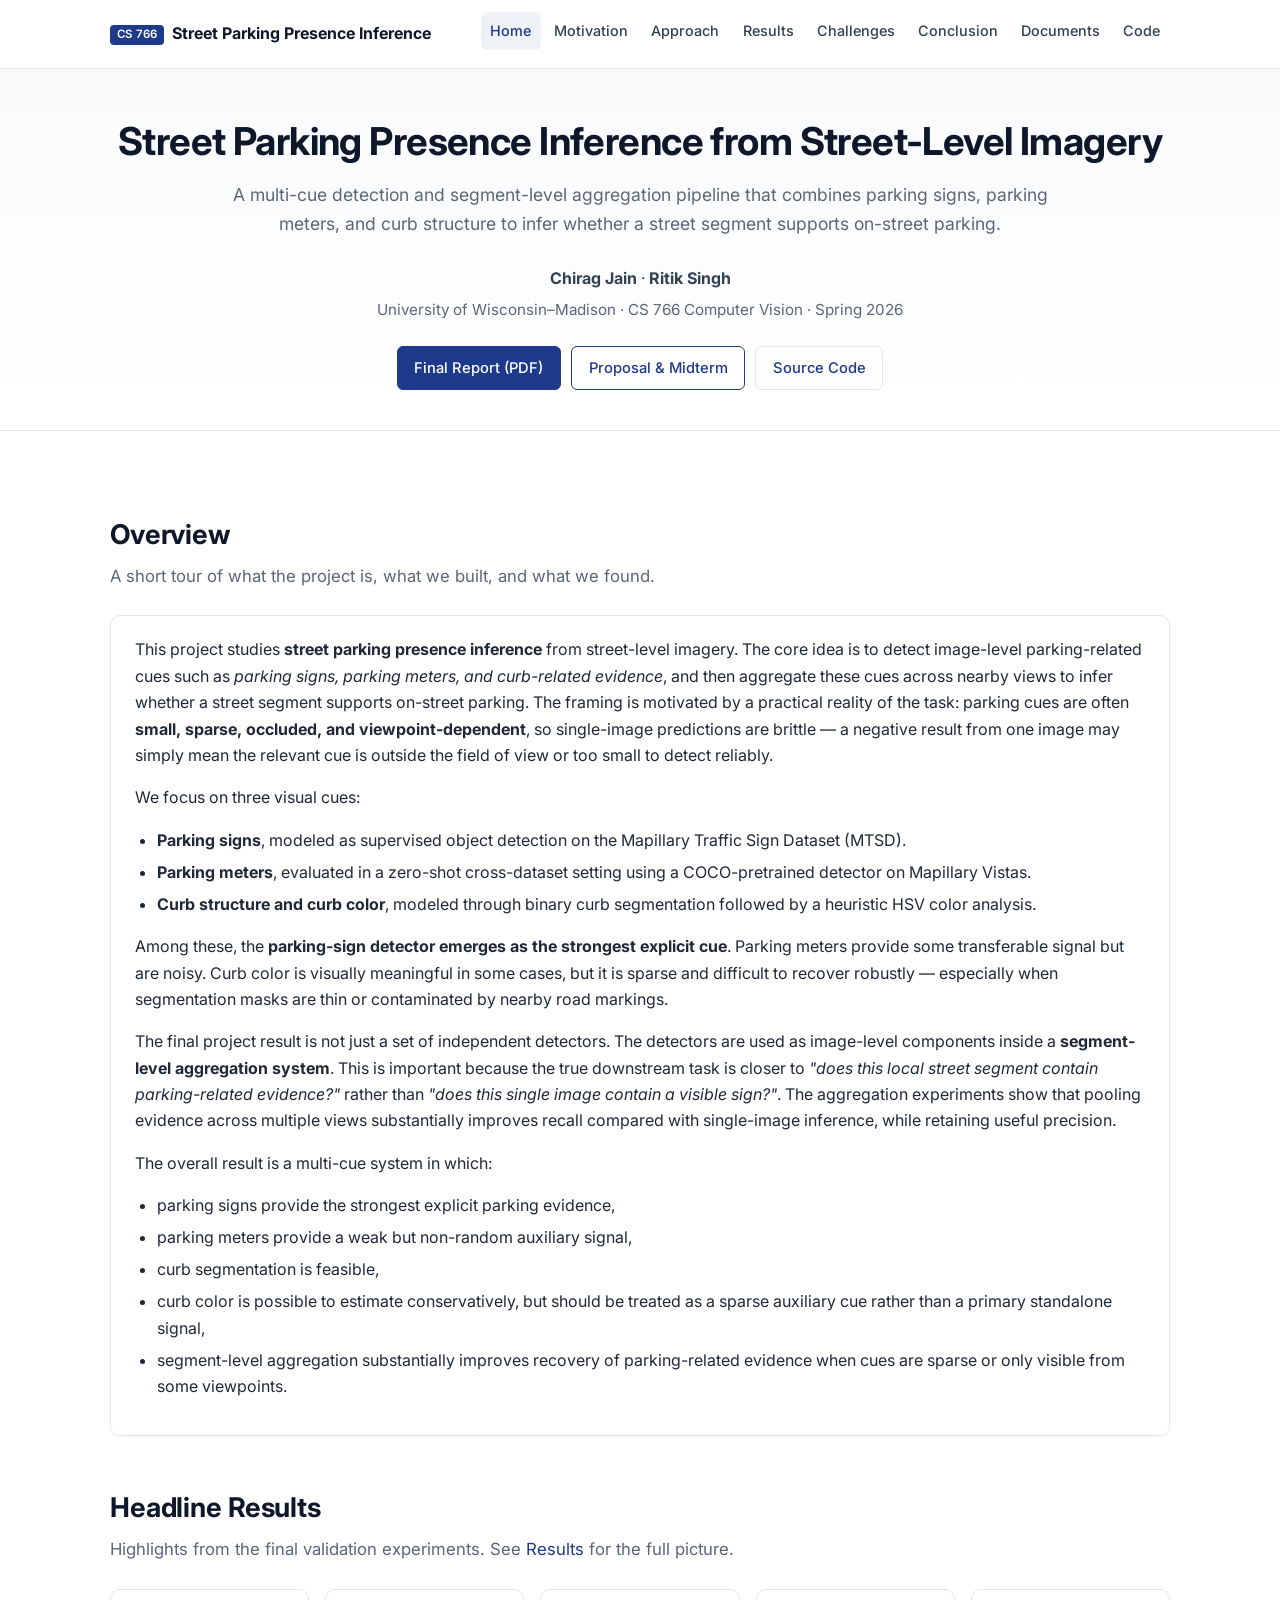
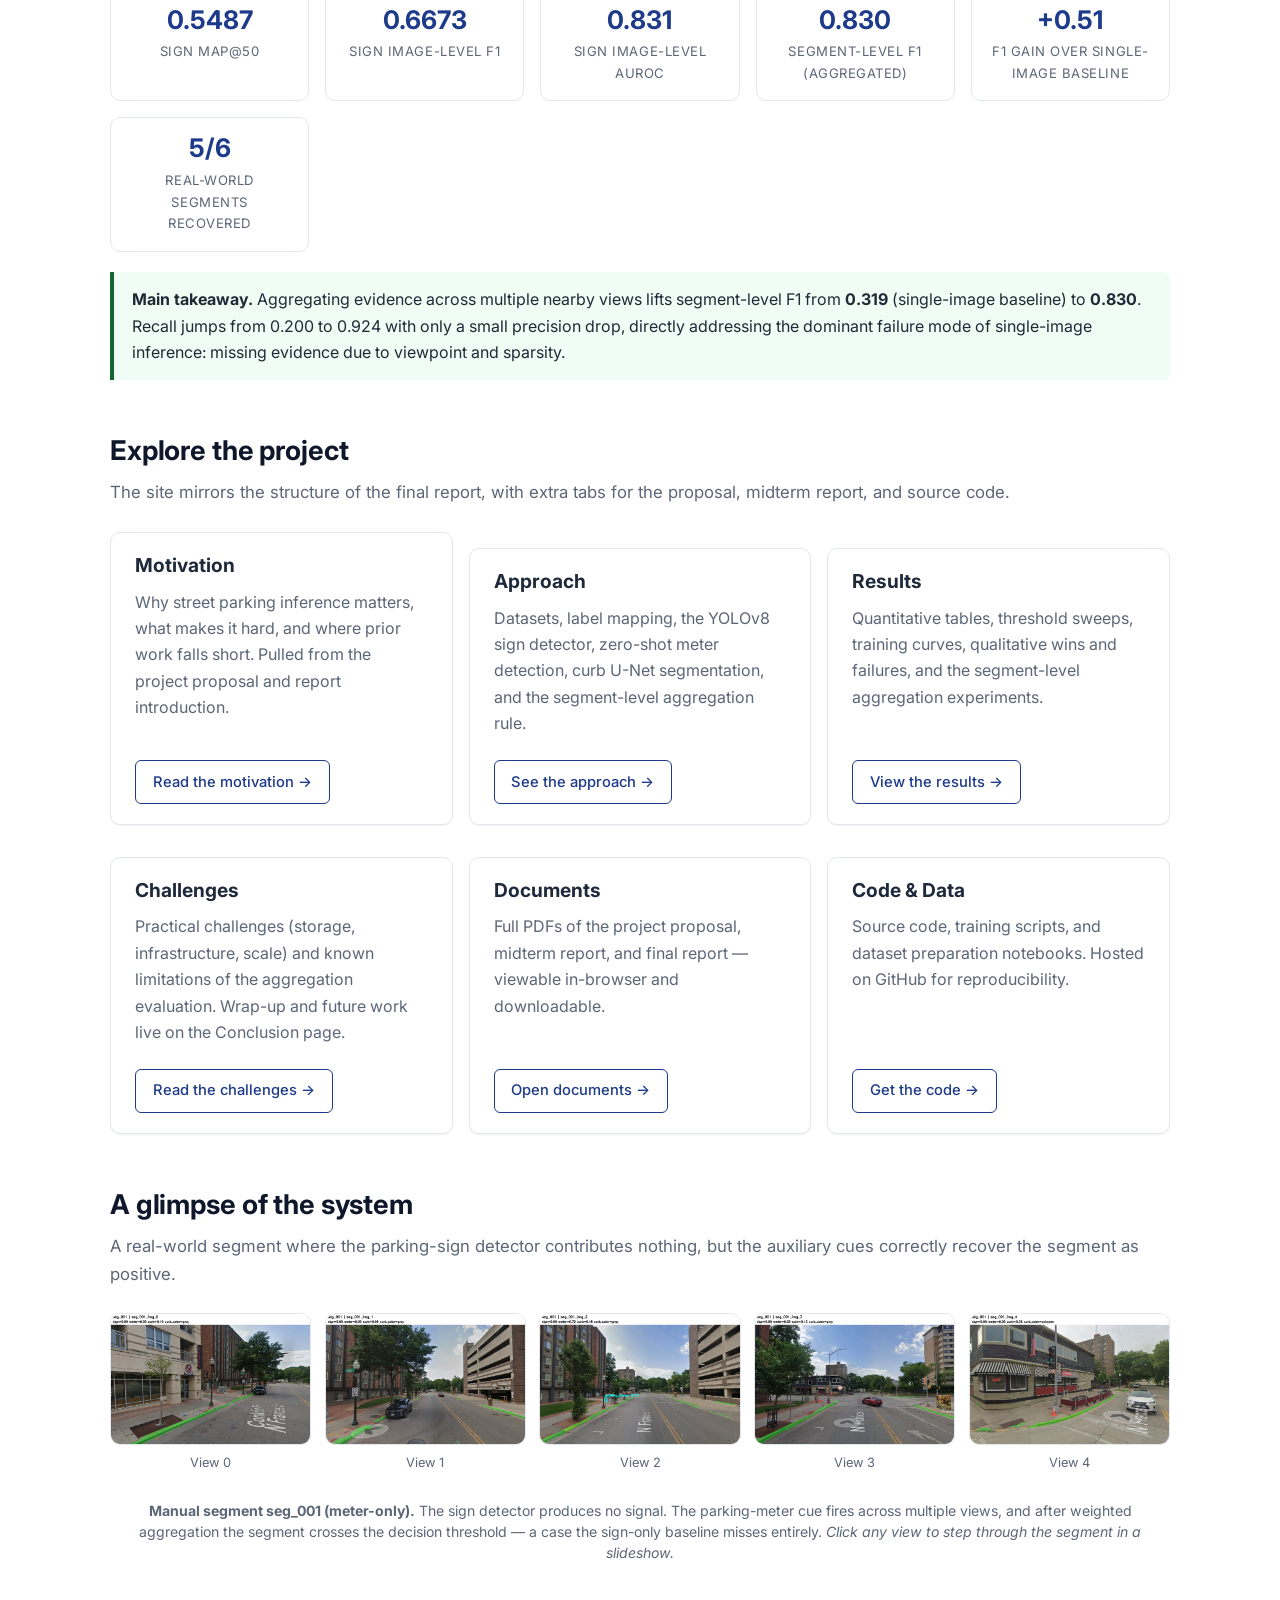
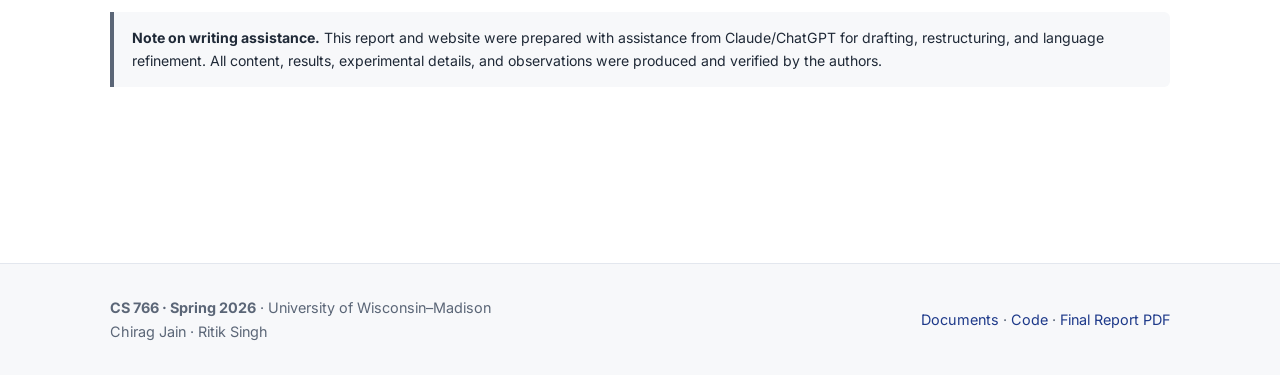
==== index.html @ 060a1954 "Initial website Multi-page static site for the CS 766 final project (Street Parking Presence Inferen" ====
<!doctype html>
<html lang="en">
<head>
<meta charset="utf-8" />
<meta name="viewport" content="width=device-width, initial-scale=1" />
<title>Street Parking Presence Inference &middot; CS 766 Project</title>
<meta name="description" content="Multi-cue detection and segment-level aggregation for inferring on-street parking presence from street-level imagery. CS 766 (Computer Vision) — University of Wisconsin–Madison." />
<link rel="preconnect" href="https://fonts.googleapis.com" />
<link rel="preconnect" href="https://fonts.gstatic.com" crossorigin />
<link href="https://fonts.googleapis.com/css2?family=Inter:wght@400;500;600;700&family=JetBrains+Mono:wght@400;500&display=swap" rel="stylesheet" />

<!-- Favicon. Drop your icon files into the website/assets/ folder.
     Browsers fall back gracefully if any file is missing (a 404 just skips that link).
     Recommended: a 32x32 PNG at assets/favicon.png (smallest setup that works everywhere). -->
<link rel="icon" type="image/svg+xml" href="assets/favicon.svg" />
<link rel="icon" type="image/png" sizes="32x32" href="assets/favicon.png" />
<link rel="apple-touch-icon" href="assets/apple-touch-icon.png" />

<link rel="stylesheet" href="assets/css/styles.css" />
</head>
<body>

<!-- ============== NAVBAR ============== -->
<nav class="navbar">
  <div class="navbar-inner">
    <a class="nav-brand" href="index.html">
      <span class="nav-brand-tag">CS 766</span>
      <span class="nav-brand-title">Street Parking Presence Inference</span>
    </a>
    <button class="nav-toggle" aria-label="Toggle navigation" aria-expanded="false">&#9776;</button>
    <ul class="nav-links">
      <li><a href="index.html">Home</a></li>
      <li><a href="motivation.html">Motivation</a></li>
      <li><a href="approach.html">Approach</a></li>
      <li><a href="results.html">Results</a></li>
      <li><a href="challenges.html">Challenges</a></li>
      <li><a href="conclusion.html">Conclusion</a></li>
      <li><a href="documents.html">Documents</a></li>
      <li><a href="code.html">Code</a></li>
    </ul>
  </div>
</nav>

<!-- ============== HERO ============== -->
<header class="hero">
  <div class="container hero-center">
    <h1>Street Parking Presence Inference from Street-Level Imagery</h1>
    <p class="subtitle">A multi-cue detection and segment-level aggregation pipeline that combines parking signs, parking meters, and curb structure to infer whether a street segment supports on-street parking.</p>
    <p class="authors"><strong>Chirag Jain</strong> &middot; <strong>Ritik Singh</strong></p>
    <p class="affiliation">University of Wisconsin&ndash;Madison &middot; CS 766 Computer Vision &middot; Spring 2026</p>

    <div class="hero-cta">
      <a class="btn" href="assets/pdfs/cs766_report_final.pdf" target="_blank" rel="noopener">Final Report (PDF)</a>
      <a class="btn btn-secondary" href="documents.html">Proposal &amp; Midterm</a>
      <a class="btn btn-ghost" href="code.html">Source Code</a>
    </div>
  </div>
</header>

<main>
<div class="container">

<!-- ============== OVERVIEW ============== -->
<section class="section">
  <h2 class="section-title">Overview</h2>
  <p class="section-lead">A short tour of what the project is, what we built, and what we found.</p>

  <div class="card">
    <p>This project studies <strong>street parking presence inference</strong> from street-level imagery. The core idea is to detect image-level parking-related cues such as <em>parking signs, parking meters, and curb-related evidence</em>, and then aggregate these cues across nearby views to infer whether a street segment supports on-street parking. The framing is motivated by a practical reality of the task: parking cues are often <strong>small, sparse, occluded, and viewpoint-dependent</strong>, so single-image predictions are brittle &mdash; a negative result from one image may simply mean the relevant cue is outside the field of view or too small to detect reliably.</p>

    <p>We focus on three visual cues:</p>
    <ul>
      <li><strong>Parking signs</strong>, modeled as supervised object detection on the Mapillary Traffic Sign Dataset (MTSD).</li>
      <li><strong>Parking meters</strong>, evaluated in a zero-shot cross-dataset setting using a COCO-pretrained detector on Mapillary Vistas.</li>
      <li><strong>Curb structure and curb color</strong>, modeled through binary curb segmentation followed by a heuristic HSV color analysis.</li>
    </ul>

    <p>Among these, the <strong>parking-sign detector emerges as the strongest explicit cue</strong>. Parking meters provide some transferable signal but are noisy. Curb color is visually meaningful in some cases, but it is sparse and difficult to recover robustly &mdash; especially when segmentation masks are thin or contaminated by nearby road markings.</p>

    <p>The final project result is not just a set of independent detectors. The detectors are used as image-level components inside a <strong>segment-level aggregation system</strong>. This is important because the true downstream task is closer to <em>"does this local street segment contain parking-related evidence?"</em> rather than <em>"does this single image contain a visible sign?"</em>. The aggregation experiments show that pooling evidence across multiple views substantially improves recall compared with single-image inference, while retaining useful precision.</p>

    <p>The overall result is a multi-cue system in which:</p>
    <ul>
      <li>parking signs provide the strongest explicit parking evidence,</li>
      <li>parking meters provide a weak but non-random auxiliary signal,</li>
      <li>curb segmentation is feasible,</li>
      <li>curb color is possible to estimate conservatively, but should be treated as a sparse auxiliary cue rather than a primary standalone signal,</li>
      <li>segment-level aggregation substantially improves recovery of parking-related evidence when cues are sparse or only visible from some viewpoints.</li>
    </ul>
  </div>
</section>

<!-- ============== KEY RESULTS ============== -->
<section class="section">
  <h2 class="section-title">Headline Results</h2>
  <p class="section-lead">Highlights from the final validation experiments. See <a href="results.html">Results</a> for the full picture.</p>

  <div class="stat-grid">
    <div class="stat">
      <span class="stat-value">0.5487</span>
      <span class="stat-label">Sign mAP@50</span>
    </div>
    <div class="stat">
      <span class="stat-value">0.6673</span>
      <span class="stat-label">Sign image-level F1</span>
    </div>
    <div class="stat">
      <span class="stat-value">0.831</span>
      <span class="stat-label">Sign image-level AUROC</span>
    </div>
    <div class="stat">
      <span class="stat-value">0.830</span>
      <span class="stat-label">Segment-level F1 (aggregated)</span>
    </div>
    <div class="stat">
      <span class="stat-value">+0.51</span>
      <span class="stat-label">F1 gain over single-image baseline</span>
    </div>
    <div class="stat">
      <span class="stat-value">5/6</span>
      <span class="stat-label">Real-world segments recovered</span>
    </div>
  </div>

  <div class="callout callout-success">
    <p><strong>Main takeaway.</strong> Aggregating evidence across multiple nearby views lifts segment-level F1 from <strong>0.319</strong> (single-image baseline) to <strong>0.830</strong>. Recall jumps from 0.200 to 0.924 with only a small precision drop, directly addressing the dominant failure mode of single-image inference: missing evidence due to viewpoint and sparsity.</p>
  </div>
</section>

<!-- ============== EXPLORE ============== -->
<section class="section">
  <h2 class="section-title">Explore the project</h2>
  <p class="section-lead">The site mirrors the structure of the final report, with extra tabs for the proposal, midterm report, and source code.</p>

  <div class="cards-grid">
    <div class="card">
      <h3>Motivation</h3>
      <p>Why street parking inference matters, what makes it hard, and where prior work falls short. Pulled from the project proposal and report introduction.</p>
      <a class="btn btn-secondary" href="motivation.html">Read the motivation &rarr;</a>
    </div>

    <div class="card">
      <h3>Approach</h3>
      <p>Datasets, label mapping, the YOLOv8 sign detector, zero-shot meter detection, curb U-Net segmentation, and the segment-level aggregation rule.</p>
      <a class="btn btn-secondary" href="approach.html">See the approach &rarr;</a>
    </div>

    <div class="card">
      <h3>Results</h3>
      <p>Quantitative tables, threshold sweeps, training curves, qualitative wins and failures, and the segment-level aggregation experiments.</p>
      <a class="btn btn-secondary" href="results.html">View the results &rarr;</a>
    </div>

    <div class="card">
      <h3>Challenges</h3>
      <p>Practical challenges (storage, infrastructure, scale) and known limitations of the aggregation evaluation. Wrap-up and future work live on the Conclusion page.</p>
      <a class="btn btn-secondary" href="challenges.html">Read the challenges &rarr;</a>
    </div>

    <div class="card">
      <h3>Documents</h3>
      <p>Full PDFs of the project proposal, midterm report, and final report &mdash; viewable in-browser and downloadable.</p>
      <a class="btn btn-secondary" href="documents.html">Open documents &rarr;</a>
    </div>

    <div class="card">
      <h3>Code &amp; Data</h3>
      <p>Source code, training scripts, and dataset preparation notebooks. Hosted on GitHub for reproducibility.</p>
      <a class="btn btn-secondary" href="code.html">Get the code &rarr;</a>
    </div>
  </div>
</section>

<!-- ============== TEASER FIGURE ============== -->
<section class="section">
  <h2 class="section-title">A glimpse of the system</h2>
  <p class="section-lead">A real-world segment where the parking-sign detector contributes nothing, but the auxiliary cues correctly recover the segment as positive.</p>

  <div class="figure-grid cols-5">
    <figure class="figure">
      <img class="figure-zoom" data-gallery="home-seg_001" data-caption="seg_001 view 0 — meter-only segment" src="assets/images/figures/seg_001_img_0_annotated.jpg" alt="Manual segment seg_001 view 0" loading="lazy" />
      <figcaption class="figure-caption">View 0</figcaption>
    </figure>
    <figure class="figure">
      <img class="figure-zoom" data-gallery="home-seg_001" data-caption="seg_001 view 1" src="assets/images/figures/seg_001_img_1_annotated.jpg" alt="Manual segment seg_001 view 1" loading="lazy" />
      <figcaption class="figure-caption">View 1</figcaption>
    </figure>
    <figure class="figure">
      <img class="figure-zoom" data-gallery="home-seg_001" data-caption="seg_001 view 2" src="assets/images/figures/seg_001_img_2_annotated.jpg" alt="Manual segment seg_001 view 2" loading="lazy" />
      <figcaption class="figure-caption">View 2</figcaption>
    </figure>
    <figure class="figure">
      <img class="figure-zoom" data-gallery="home-seg_001" data-caption="seg_001 view 3" src="assets/images/figures/seg_001_img_3_annotated.jpg" alt="Manual segment seg_001 view 3" loading="lazy" />
      <figcaption class="figure-caption">View 3</figcaption>
    </figure>
    <figure class="figure">
      <img class="figure-zoom" data-gallery="home-seg_001" data-caption="seg_001 view 4" src="assets/images/figures/seg_001_img_4_annotated.jpg" alt="Manual segment seg_001 view 4" loading="lazy" />
      <figcaption class="figure-caption">View 4</figcaption>
    </figure>
  </div>
  <p class="figure-caption"><strong>Manual segment seg_001 (meter-only).</strong> The sign detector produces no signal. The parking-meter cue fires across multiple views, and after weighted aggregation the segment crosses the decision threshold &mdash; a case the sign-only baseline misses entirely. <em>Click any view to step through the segment in a slideshow.</em></p>
</section>

<!-- ============== NOTE ============== -->
<section class="section">
  <div class="callout callout-note">
    <p class="small mb-0"><strong>Note on writing assistance.</strong> This report and website were prepared with assistance from Claude/ChatGPT for drafting, restructuring, and language refinement. All content, results, experimental details, and observations were produced and verified by the authors.</p>
  </div>
</section>

</div>
</main>

<!-- ============== FOOTER ============== -->
<footer class="footer">
  <div class="footer-inner">
    <div>
      <strong>CS 766 &middot; Spring 2026</strong> &middot; University of Wisconsin&ndash;Madison<br />
      Chirag Jain &middot; Ritik Singh
    </div>
    <div>
      <a href="documents.html">Documents</a> &middot;
      <a href="code.html">Code</a> &middot;
      <a href="assets/pdfs/cs766_report_final.pdf" target="_blank" rel="noopener">Final Report PDF</a>
    </div>
  </div>
</footer>

<script src="assets/js/main.js"></script>
</body>
</html>
---- assets/css/styles.css ----
/* ---------- Reset & base ---------- */
*, *::before, *::after { box-sizing: border-box; }

:root {
  --color-bg: #ffffff;
  --color-surface: #f7f8fa;
  --color-surface-2: #eef1f6;
  --color-border: #e3e7ee;
  --color-text: #1f2937;
  --color-muted: #5b6677;
  --color-primary: #1e3a8a;
  --color-primary-hover: #1d4ed8;
  --color-accent: #b91c1c;
  --color-success: #166534;
  --shadow-sm: 0 1px 2px rgba(15, 23, 42, 0.05);
  --shadow-md: 0 4px 12px rgba(15, 23, 42, 0.06);
  --radius-sm: 6px;
  --radius-md: 10px;
  --radius-lg: 14px;
  --maxw: 1100px;
  --maxw-narrow: 880px;
}

html { scroll-behavior: smooth; }

body {
  margin: 0;
  font-family: "Inter", -apple-system, BlinkMacSystemFont, "Segoe UI", Roboto, Oxygen, Ubuntu, Cantarell, "Helvetica Neue", Arial, sans-serif;
  font-size: 16px;
  line-height: 1.65;
  color: var(--color-text);
  background: var(--color-bg);
  -webkit-font-smoothing: antialiased;
  -moz-osx-font-smoothing: grayscale;
}

a {
  color: var(--color-primary);
  text-decoration: none;
  border-bottom: 1px solid transparent;
  transition: color 0.15s ease, border-color 0.15s ease;
}
a:hover { color: var(--color-primary-hover); border-bottom-color: currentColor; }

h1, h2, h3, h4 {
  color: #0f172a;
  line-height: 1.25;
  margin: 0 0 0.6em;
  font-weight: 700;
}
h1 { font-size: 2.1rem; letter-spacing: -0.01em; }
h2 { font-size: 1.55rem; letter-spacing: -0.005em; margin-top: 2em; }
h3 { font-size: 1.2rem; margin-top: 1.6em; color: #1e293b; }
h4 { font-size: 1.02rem; margin-top: 1.2em; color: #334155; }

p { margin: 0 0 1em; }

ul, ol { padding-left: 1.4em; margin: 0 0 1em; }
li { margin-bottom: 0.35em; }

code, pre {
  font-family: "JetBrains Mono", "Fira Code", ui-monospace, SFMono-Regular, Menlo, monospace;
  font-size: 0.92em;
}
code {
  background: var(--color-surface-2);
  padding: 0.12em 0.4em;
  border-radius: 4px;
  color: #0f172a;
}

hr { border: none; border-top: 1px solid var(--color-border); margin: 2.5em 0; }

/* ---------- Layout ---------- */
.container {
  max-width: var(--maxw);
  margin: 0 auto;
  padding: 0 1.25rem;
}
.container-narrow {
  max-width: var(--maxw-narrow);
  margin: 0 auto;
  padding: 0 1.25rem;
}

main { padding: 2rem 0 4rem; }

/* ---------- Navbar ---------- */
.navbar {
  position: sticky;
  top: 0;
  z-index: 100;
  background: rgba(255, 255, 255, 0.95);
  backdrop-filter: saturate(180%) blur(8px);
  border-bottom: 1px solid var(--color-border);
}
.navbar-inner {
  max-width: var(--maxw);
  margin: 0 auto;
  padding: 0.75rem 1.25rem;
  display: flex;
  align-items: center;
  justify-content: space-between;
  gap: 1rem;
}
.nav-brand {
  font-weight: 700;
  font-size: 1rem;
  color: #0f172a;
  border-bottom: none;
  display: flex;
  align-items: flex-start;
  gap: 0.5rem;
  line-height: 1.3;
  min-width: 0;
}
.nav-brand:hover { color: var(--color-primary); border-bottom: none; }
.nav-brand-tag {
  flex: 0 0 auto;
  align-self: flex-start;
  background: var(--color-primary);
  color: white;
  font-size: 0.72rem;
  font-weight: 600;
  padding: 3px 7px;
  border-radius: 4px;
  letter-spacing: 0.02em;
  line-height: 1.2;
  /* Sit on the first text line of the wrapped title */
  margin-top: 2px;
  white-space: nowrap;
}
.nav-brand-title {
  display: inline;
  min-width: 0;
}

.nav-links {
  display: flex;
  align-items: center;
  gap: 0.25rem;
  list-style: none;
  margin: 0;
  padding: 0;
}
.nav-links a {
  display: block;
  padding: 0.45rem 0.75rem;
  font-size: 0.92rem;
  font-weight: 500;
  color: #334155;
  border-radius: var(--radius-sm);
  border-bottom: none;
}
.nav-links a:hover {
  background: var(--color-surface);
  color: var(--color-primary);
  border-bottom: none;
}
.nav-links a.active {
  background: var(--color-surface-2);
  color: var(--color-primary);
}

.nav-toggle {
  display: none;
  background: transparent;
  border: 1px solid var(--color-border);
  padding: 0.4rem 0.6rem;
  border-radius: var(--radius-sm);
  cursor: pointer;
  font-size: 1rem;
}

@media (max-width: 980px) {
  .nav-toggle { display: inline-flex; align-items: center; justify-content: center; }
  .nav-links {
    display: none;
    flex-direction: column;
    align-items: stretch;
    width: 100%;
    background: white;
    border-top: 1px solid var(--color-border);
    padding: 0.5rem 1.25rem 0.75rem;
  }
  .nav-links.open { display: flex; }
  .navbar-inner { flex-wrap: wrap; }
  .nav-links a { padding: 0.6rem 0.5rem; }
}

/* Tighten nav-link spacing slightly so 8 items fit comfortably on desktop */
@media (min-width: 981px) {
  .nav-links a { padding: 0.45rem 0.6rem; font-size: 0.9rem; }
}

/* ---------- Hero ---------- */
.hero {
  padding: 3rem 0 2.5rem;
  background: linear-gradient(180deg, #f8fafc 0%, #ffffff 100%);
  border-bottom: 1px solid var(--color-border);
}
.hero h1 {
  font-size: 2.4rem;
  margin-bottom: 0.4em;
  letter-spacing: -0.015em;
}
.hero .subtitle {
  font-size: 1.1rem;
  color: var(--color-muted);
  max-width: 820px;
  margin: 0 auto 1.5em;
  text-align: center;
}
.hero .authors {
  font-size: 1rem;
  color: #334155;
  margin-bottom: 0.4em;
}
.hero .affiliation {
  font-size: 0.95rem;
  color: var(--color-muted);
}
.hero-center { text-align: center; }

.hero-cta {
  display: flex;
  flex-wrap: wrap;
  gap: 0.6rem;
  justify-content: center;
  margin-top: 1.5rem;
}

/* ---------- Buttons ---------- */
.btn {
  display: inline-flex;
  align-items: center;
  gap: 0.45rem;
  padding: 0.55rem 1.05rem;
  background: var(--color-primary);
  color: white;
  font-weight: 500;
  font-size: 0.92rem;
  border-radius: var(--radius-sm);
  border: 1px solid var(--color-primary);
  cursor: pointer;
  transition: background 0.15s ease, transform 0.05s ease;
}
.btn:hover {
  background: var(--color-primary-hover);
  border-color: var(--color-primary-hover);
  color: white;
  border-bottom: 1px solid var(--color-primary-hover);
}
.btn-secondary {
  background: white;
  color: var(--color-primary);
}
.btn-secondary:hover {
  background: var(--color-surface);
  color: var(--color-primary);
}
.btn-ghost {
  background: transparent;
  color: var(--color-primary);
  border-color: var(--color-border);
}
.btn-ghost:hover {
  background: var(--color-surface);
  border-color: var(--color-primary);
  color: var(--color-primary);
}

/* ---------- Section / cards ---------- */
.section { margin: 3rem 0; }
.section-title {
  font-size: 1.7rem;
  margin-bottom: 0.4em;
  letter-spacing: -0.005em;
}
.section-lead {
  font-size: 1.05rem;
  color: var(--color-muted);
  margin-bottom: 1.5em;
}

.card {
  background: white;
  border: 1px solid var(--color-border);
  border-radius: var(--radius-md);
  padding: 1.25rem 1.5rem;
  box-shadow: var(--shadow-sm);
}
.card + .card { margin-top: 1rem; }

.callout {
  border-left: 4px solid var(--color-primary);
  background: var(--color-surface);
  padding: 0.9rem 1.1rem;
  margin: 1.25rem 0;
  border-radius: 0 var(--radius-sm) var(--radius-sm) 0;
}
.callout p:last-child { margin-bottom: 0; }
.callout-warn { border-left-color: #d97706; background: #fffbeb; }
.callout-success { border-left-color: var(--color-success); background: #f0fdf4; }
.callout-note { border-left-color: var(--color-muted); background: var(--color-surface); }

/* Highlight stat blocks */
.stat-grid {
  display: grid;
  grid-template-columns: repeat(auto-fit, minmax(180px, 1fr));
  gap: 1rem;
  margin: 1.25rem 0;
}
.stat {
  background: white;
  border: 1px solid var(--color-border);
  border-radius: var(--radius-md);
  padding: 1rem 1.1rem;
  text-align: center;
}
.stat-value {
  font-size: 1.6rem;
  font-weight: 700;
  color: var(--color-primary);
  line-height: 1.1;
}
.stat-label {
  display: block;
  margin-top: 0.4em;
  font-size: 0.82rem;
  color: var(--color-muted);
  text-transform: uppercase;
  letter-spacing: 0.04em;
}

/* ---------- Tables ---------- */
.table-wrap { overflow-x: auto; margin: 1.25rem 0; }
table {
  width: 100%;
  border-collapse: collapse;
  font-size: 0.94rem;
  background: white;
  border-radius: var(--radius-md);
  overflow: hidden;
  border: 1px solid var(--color-border);
}
th, td {
  text-align: left;
  padding: 0.7rem 0.85rem;
  border-bottom: 1px solid var(--color-border);
}
th {
  background: var(--color-surface);
  font-weight: 600;
  font-size: 0.85rem;
  letter-spacing: 0.02em;
  text-transform: uppercase;
  color: #334155;
}
tbody tr:last-child td { border-bottom: none; }
tbody tr:hover { background: #fafbfd; }
td.num, th.num { text-align: right; font-variant-numeric: tabular-nums; }
.table-caption {
  font-size: 0.88rem;
  color: var(--color-muted);
  margin-top: -0.5em;
  margin-bottom: 1.25em;
  text-align: center;
  font-style: italic;
}

/* ---------- Figures / images ---------- */
.figure {
  margin: 1.5rem 0 1.75rem;
}
.figure img {
  display: block;
  width: 100%;
  height: auto;
  border-radius: var(--radius-md);
  border: 1px solid var(--color-border);
  background: var(--color-surface);
}
.figure-caption {
  font-size: 0.88rem;
  color: var(--color-muted);
  margin-top: 0.6em;
  text-align: center;
  line-height: 1.5;
}

.figure-grid {
  display: grid;
  gap: 0.85rem;
  margin: 1.5rem 0 1.75rem;
}
.figure-grid.cols-2 { grid-template-columns: repeat(2, 1fr); }
.figure-grid.cols-3 { grid-template-columns: repeat(3, 1fr); }
.figure-grid.cols-5 { grid-template-columns: repeat(5, 1fr); }
@media (max-width: 720px) {
  .figure-grid.cols-2,
  .figure-grid.cols-3,
  .figure-grid.cols-5 { grid-template-columns: 1fr; }
}
.figure-grid .figure { margin: 0; }
.figure-grid .figure img { background: white; }
.figure-grid .figure-caption { font-size: 0.8rem; }

.figure-zoom { cursor: zoom-in; transition: transform 0.18s ease; }
.figure-zoom:hover { transform: translateY(-1px); }

/* Lightbox overlay */
.lightbox {
  position: fixed;
  inset: 0;
  background: rgba(15, 23, 42, 0.92);
  display: none;
  align-items: center;
  justify-content: center;
  z-index: 1000;
  padding: 2rem;
  cursor: zoom-out;
}
.lightbox.open { display: flex; }
.lightbox img {
  max-width: 100%;
  max-height: 100%;
  border-radius: var(--radius-md);
  box-shadow: 0 12px 40px rgba(0,0,0,0.5);
}
.lightbox-close {
  position: absolute;
  top: 1rem; right: 1.25rem;
  color: white;
  font-size: 1.5rem;
  background: none;
  border: none;
  cursor: pointer;
}

/* ---------- Page hero (smaller, for non-home pages) ---------- */
.page-hero {
  background: var(--color-surface);
  border-bottom: 1px solid var(--color-border);
  padding: 2.25rem 0 1.75rem;
}
.page-hero h1 {
  font-size: 1.9rem;
  margin-bottom: 0.3em;
}
.page-hero .breadcrumb {
  font-size: 0.85rem;
  color: var(--color-muted);
  text-transform: uppercase;
  letter-spacing: 0.06em;
  margin-bottom: 0.6em;
}
.page-hero p { color: var(--color-muted); margin: 0; max-width: 780px; }

/* ---------- Tags ---------- */
.tag {
  display: inline-block;
  padding: 0.2em 0.65em;
  font-size: 0.78rem;
  font-weight: 600;
  border-radius: 999px;
  background: var(--color-surface-2);
  color: #334155;
  letter-spacing: 0.02em;
}
.tag-primary { background: #dbeafe; color: #1d4ed8; }
.tag-accent { background: #fee2e2; color: var(--color-accent); }
.tag-success { background: #dcfce7; color: var(--color-success); }
.tag-warn { background: #fef3c7; color: #92400e; }

/* ---------- TOC (in-page table of contents) ---------- */
.toc {
  background: var(--color-surface);
  border: 1px solid var(--color-border);
  border-radius: var(--radius-md);
  padding: 1rem 1.25rem;
  margin-bottom: 1.5rem;
}
.toc h4 {
  margin: 0 0 0.5em;
  font-size: 0.82rem;
  text-transform: uppercase;
  letter-spacing: 0.06em;
  color: var(--color-muted);
}
.toc ul,
.toc ol {
  list-style: none;
  padding: 0;
  margin: 0;
  display: grid;
  grid-template-columns: repeat(auto-fit, minmax(240px, 1fr));
  gap: 0.3em 1.25em;
}
.toc ol { counter-reset: toc-counter; }
.toc li { margin: 0; }
.toc ol > li {
  counter-increment: toc-counter;
  display: flex;
  align-items: baseline;
  gap: 0.5em;
}
.toc ol > li::before {
  content: counter(toc-counter) ".";
  flex: 0 0 auto;
  min-width: 1.5em;
  color: var(--color-muted);
  font-weight: 700;
  font-size: 0.85em;
  font-variant-numeric: tabular-nums;
  text-align: right;
}
.toc a {
  font-size: 0.92rem;
  border-bottom: none;
}
.toc a:hover { border-bottom: 1px solid currentColor; }

/* Multi-column hierarchical TOC (used on Results) */
.toc-multi .toc-cols {
  display: grid;
  grid-template-columns: repeat(3, 1fr);
  gap: 0.5rem 2rem;
  align-items: start;
}
@media (max-width: 900px) {
  .toc-multi .toc-cols { grid-template-columns: repeat(2, 1fr); }
}
@media (max-width: 600px) {
  .toc-multi .toc-cols { grid-template-columns: 1fr; }
}
.toc-multi .toc-col + .toc-col { padding-top: 0; }
.toc-multi .toc-section {
  margin: 0 0 0.35em;
  font-weight: 700;
  font-size: 0.95rem;
  color: #0f172a;
}
.toc-multi .toc-section a { color: #0f172a; }
.toc-multi .toc-section a:hover { color: var(--color-primary); }
.toc-multi .toc-sublist {
  list-style: none;
  padding: 0 0 0 0.25rem;
  margin: 0 0 0.85rem;
}
.toc-multi .toc-sublist li { margin: 0 0 0.18em; }
.toc-multi .toc-sublist a { font-size: 0.88rem; }
.toc-prefix {
  display: inline-block;
  min-width: 2.1em;
  margin-right: 0.35em;
  color: var(--color-muted);
  font-weight: 700;
  font-variant-numeric: tabular-nums;
  font-size: 0.82em;
  text-align: right;
}
.toc-multi .toc-section .toc-prefix { color: var(--color-primary); font-size: 0.95em; }

/* ---------- PDF viewer ---------- */
.pdf-frame {
  width: 100%;
  height: 80vh;
  min-height: 600px;
  border: 1px solid var(--color-border);
  border-radius: var(--radius-md);
  background: var(--color-surface);
}
.pdf-actions {
  display: flex;
  flex-wrap: wrap;
  gap: 0.5rem;
  margin-bottom: 1rem;
  align-items: center;
}
.pdf-meta {
  font-size: 0.88rem;
  color: var(--color-muted);
  margin-left: auto;
}

/* ---------- Footer ---------- */
.footer {
  border-top: 1px solid var(--color-border);
  background: var(--color-surface);
  padding: 2rem 0;
  margin-top: 4rem;
  font-size: 0.9rem;
  color: var(--color-muted);
}
.footer-inner {
  max-width: var(--maxw);
  margin: 0 auto;
  padding: 0 1.25rem;
  display: flex;
  flex-wrap: wrap;
  gap: 1rem;
  justify-content: space-between;
  align-items: center;
}

/* ---------- Cards grid (home overview) ---------- */
.cards-grid {
  display: grid;
  grid-template-columns: repeat(auto-fit, minmax(260px, 1fr));
  gap: 1rem;
  margin: 1.5rem 0;
}
.cards-grid .card {
  display: flex;
  flex-direction: column;
}
.cards-grid .card h3 { margin-top: 0; }
.cards-grid .card p { color: var(--color-muted); flex: 1; }
.cards-grid .card a.btn { align-self: flex-start; margin-top: 0.5em; }

/* ---------- Math (KaTeX overrides) ---------- */
.katex-display {
  margin: 1.25em 0 !important;
  overflow-x: auto;
  overflow-y: hidden;
}

/* ---------- Misc ---------- */
.muted { color: var(--color-muted); }
.center { text-align: center; }
.mt-0 { margin-top: 0 !important; }
.mb-0 { margin-bottom: 0 !important; }
.mb-2 { margin-bottom: 1.5rem !important; }
.small { font-size: 0.88rem; }
.divider {
  height: 1px;
  background: var(--color-border);
  margin: 2.5em 0;
  border: none;
}
.kbd {
  display: inline-block;
  padding: 0.1em 0.45em;
  font-family: inherit;
  font-size: 0.85em;
  font-weight: 600;
  background: var(--color-surface-2);
  border: 1px solid var(--color-border);
  border-bottom-width: 2px;
  border-radius: 4px;
}

/* ---------- Cue badges (Sign / Meter / Curb / Aggregation) ---------- */
.cue-tag {
  display: inline-flex;
  align-items: center;
  vertical-align: middle;
  margin-left: 0.55em;
  padding: 0.18em 0.65em;
  font-size: 0.66rem;
  font-weight: 700;
  letter-spacing: 0.06em;
  text-transform: uppercase;
  border-radius: 999px;
  line-height: 1.4;
  white-space: nowrap;
}
.cue-tag::before {
  content: "";
  display: inline-block;
  width: 0.5em;
  height: 0.5em;
  border-radius: 999px;
  margin-right: 0.45em;
  background: currentColor;
  opacity: 0.85;
}
.cue-sign        { background: #dbeafe; color: #1d4ed8; }
.cue-meter       { background: #fef3c7; color: #92400e; }
.cue-curb        { background: #dcfce7; color: #166534; }
.cue-aggregation { background: #ede9fe; color: #6d28d9; }
.cue-all         { background: #f3f4f6; color: #374151; }

/* legend row above sections */
.cue-legend {
  display: flex;
  flex-wrap: wrap;
  gap: 0.5rem;
  margin: 0.25rem 0 1.5rem;
}

/* ---------- Lightbox slideshow controls ---------- */
.lightbox {
  flex-direction: column;
}
.lightbox-stage {
  position: relative;
  display: flex;
  align-items: center;
  justify-content: center;
  width: 100%;
  height: 100%;
  pointer-events: none;
}
.lightbox-stage img { pointer-events: auto; }

.lightbox-prev,
.lightbox-next {
  position: absolute;
  top: 50%;
  transform: translateY(-50%);
  width: 48px;
  height: 48px;
  display: inline-flex;
  align-items: center;
  justify-content: center;
  background: rgba(255, 255, 255, 0.12);
  color: white;
  border: 1px solid rgba(255, 255, 255, 0.2);
  border-radius: 999px;
  font-size: 1.5rem;
  cursor: pointer;
  user-select: none;
  pointer-events: auto;
  transition: background 0.15s ease, transform 0.05s ease;
}
.lightbox-prev:hover,
.lightbox-next:hover { background: rgba(255, 255, 255, 0.25); }
.lightbox-prev { left: 1.25rem; }
.lightbox-next { right: 1.25rem; }
.lightbox-prev[disabled],
.lightbox-next[disabled],
.lightbox-prev[hidden],
.lightbox-next[hidden] { display: none !important; }

.lightbox-counter {
  position: absolute;
  bottom: 1.25rem;
  left: 50%;
  transform: translateX(-50%);
  color: white;
  background: rgba(0, 0, 0, 0.5);
  padding: 0.35rem 0.85rem;
  border-radius: 999px;
  font-size: 0.85rem;
  font-variant-numeric: tabular-nums;
  pointer-events: none;
}
.lightbox-caption {
  position: absolute;
  bottom: 3.5rem;
  left: 50%;
  transform: translateX(-50%);
  max-width: min(900px, calc(100% - 2rem));
  color: white;
  background: rgba(0, 0, 0, 0.5);
  padding: 0.45rem 0.9rem;
  border-radius: 6px;
  font-size: 0.9rem;
  text-align: center;
  pointer-events: none;
}
.lightbox-caption:empty { display: none; }

@media (max-width: 600px) {
  .lightbox-prev, .lightbox-next { width: 40px; height: 40px; font-size: 1.2rem; }
  .lightbox-prev { left: 0.5rem; }
  .lightbox-next { right: 0.5rem; }
  .lightbox-caption { bottom: 3rem; font-size: 0.82rem; padding: 0.35rem 0.7rem; }
}
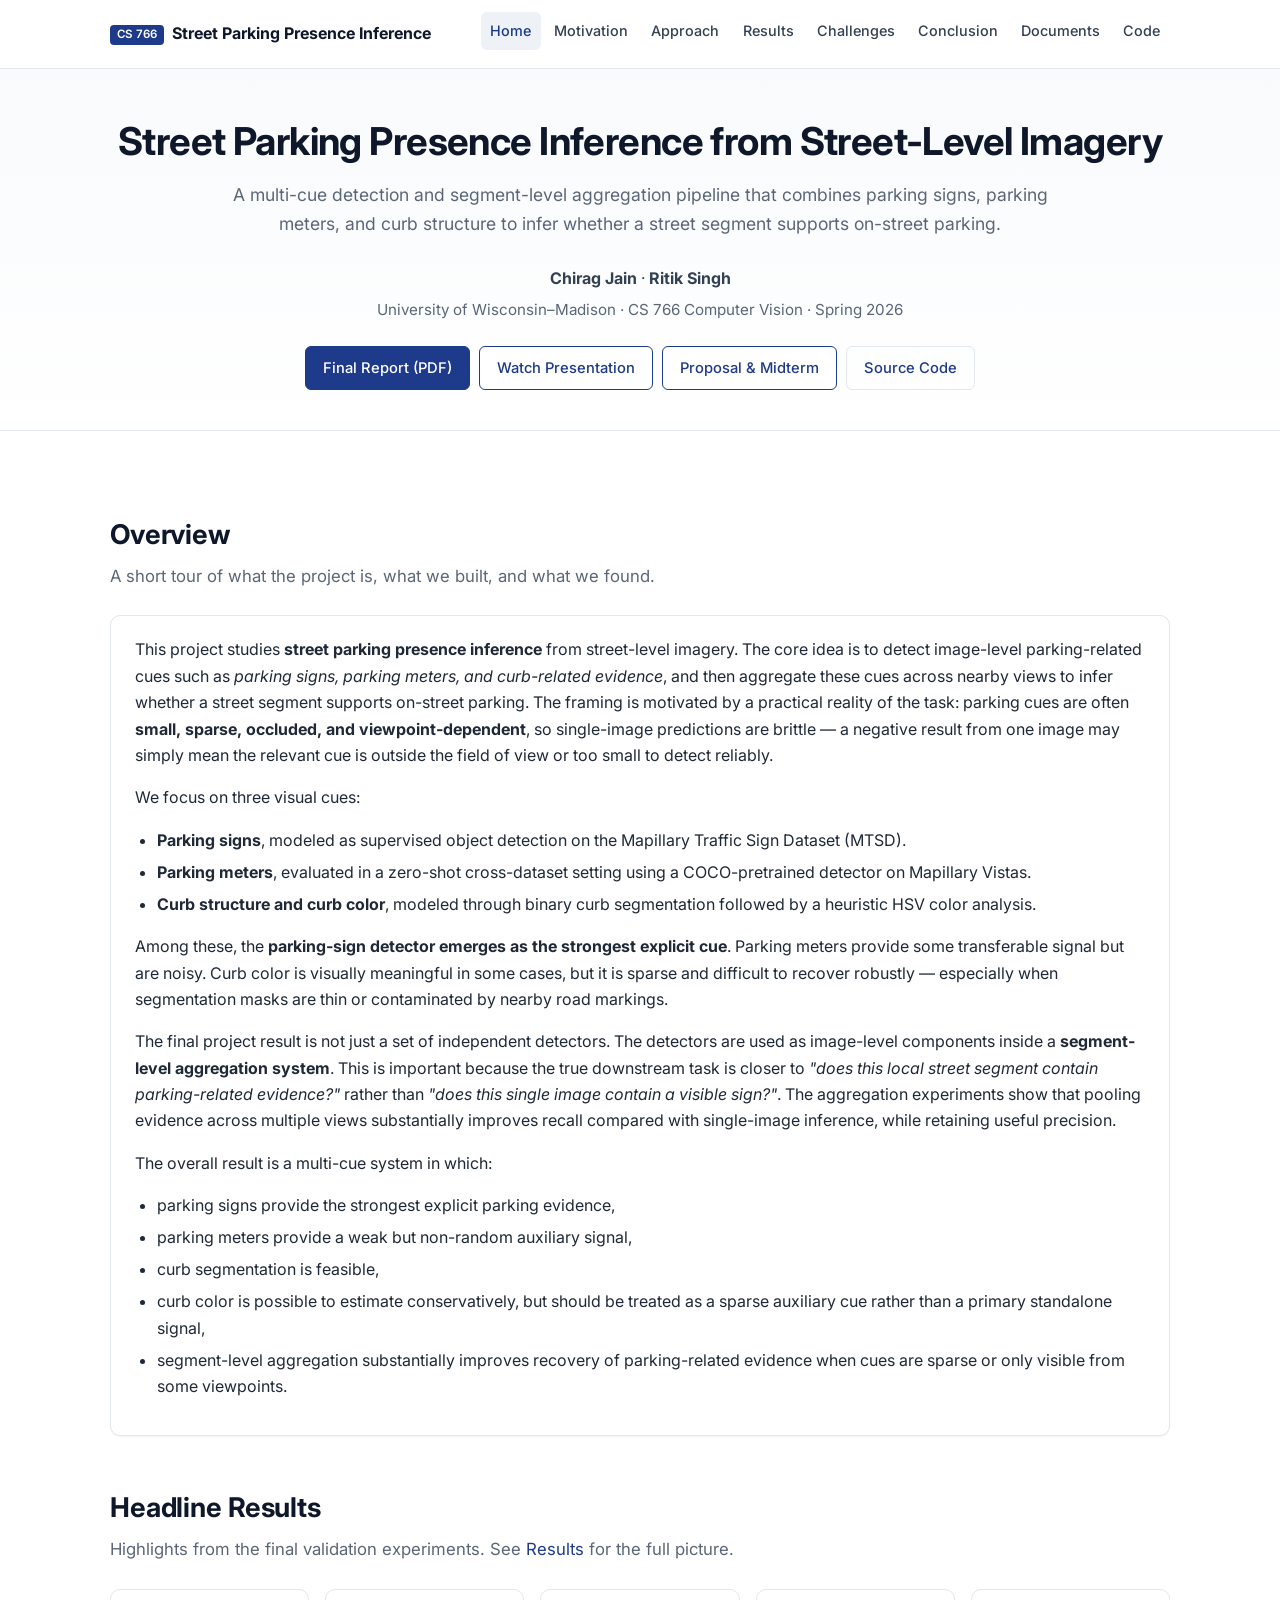
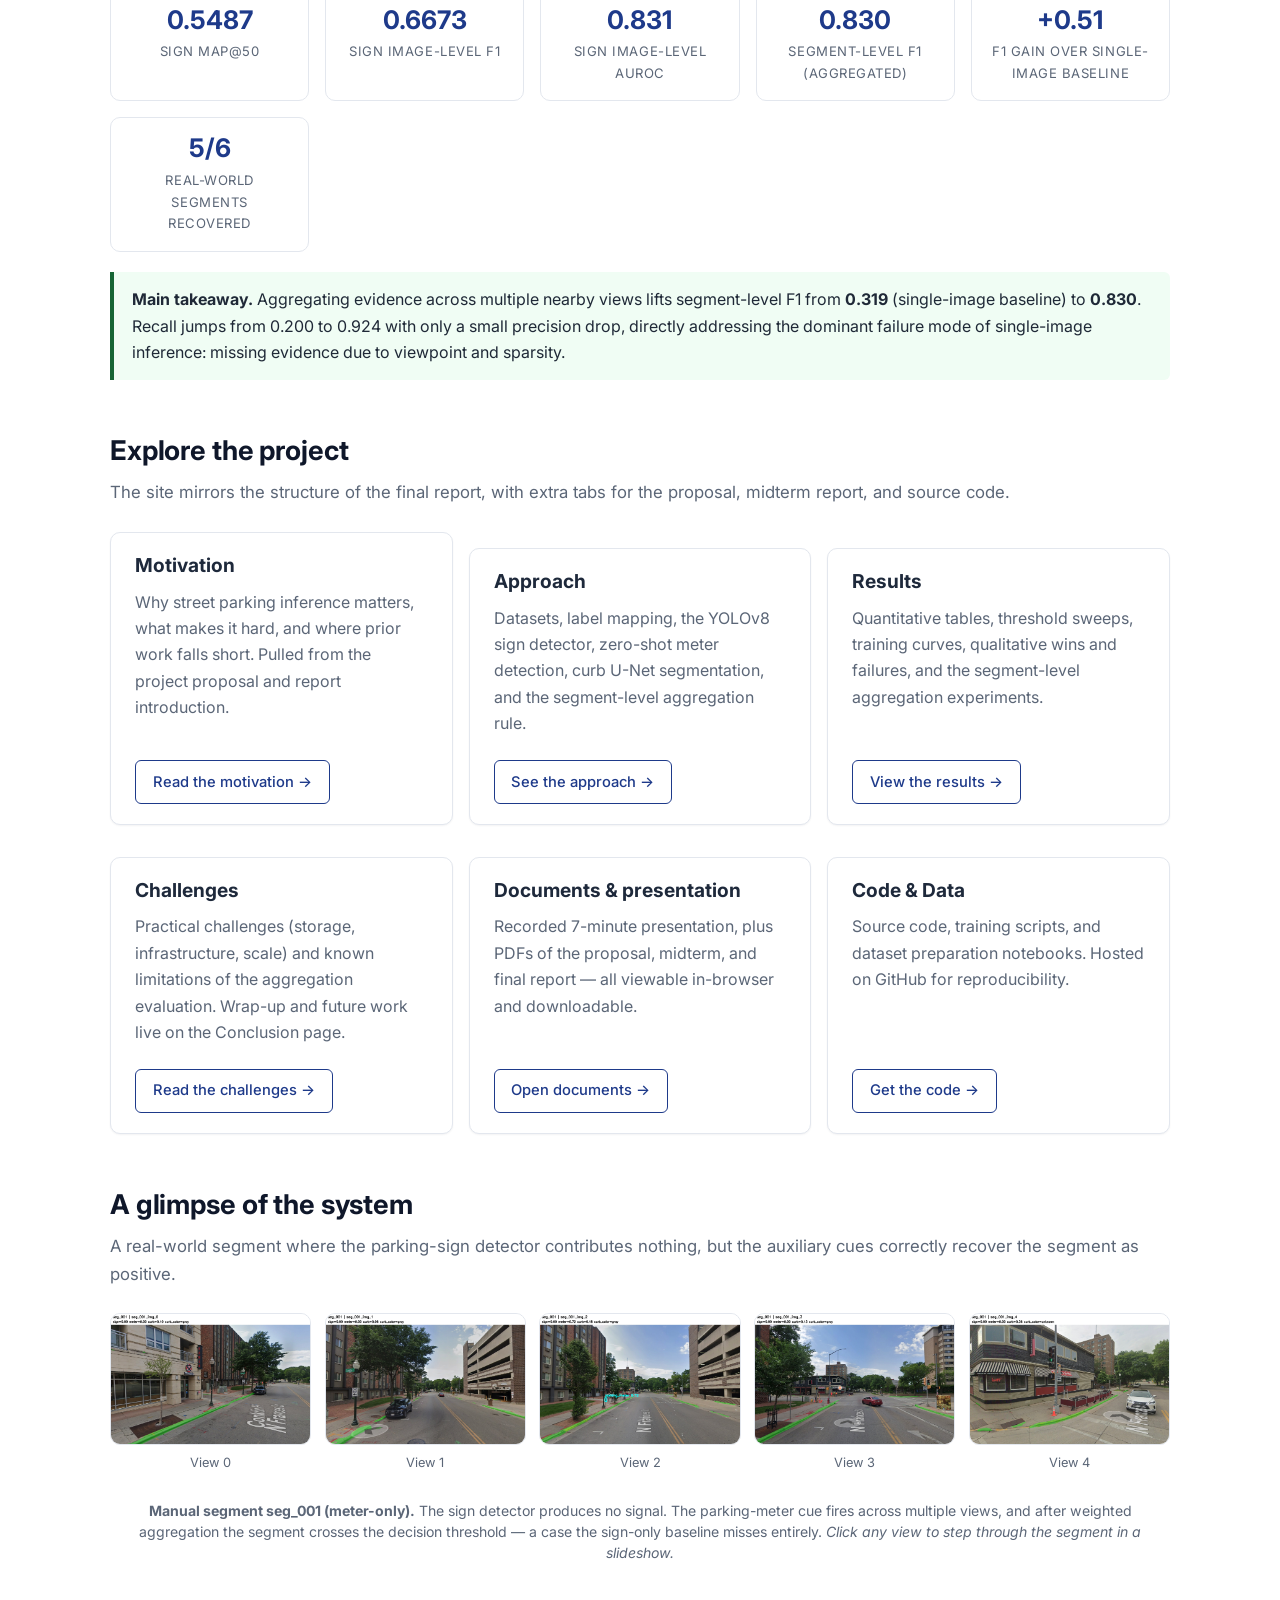
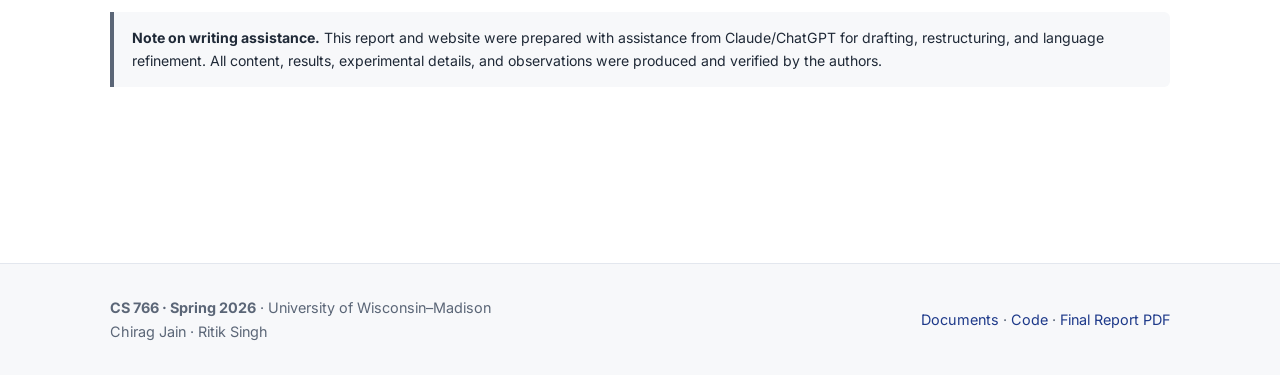
==== commit 2e19d3b1: "Add presentation tab (recorded video + slides PDF) - New 'Presentation' tab on the Documents page (d" ====
--- a/index.html
+++ b/index.html
@@ -51,6 +51,7 @@
 
     <div class="hero-cta">
       <a class="btn" href="assets/pdfs/cs766_report_final.pdf" target="_blank" rel="noopener">Final Report (PDF)</a>
+      <a class="btn btn-secondary" href="documents.html">Watch Presentation</a>
       <a class="btn btn-secondary" href="documents.html">Proposal &amp; Midterm</a>
       <a class="btn btn-ghost" href="code.html">Source Code</a>
     </div>
@@ -158,8 +159,8 @@
     </div>
 
     <div class="card">
-      <h3>Documents</h3>
-      <p>Full PDFs of the project proposal, midterm report, and final report &mdash; viewable in-browser and downloadable.</p>
+      <h3>Documents &amp; presentation</h3>
+      <p>Recorded 7-minute presentation, plus PDFs of the proposal, midterm, and final report &mdash; all viewable in-browser and downloadable.</p>
       <a class="btn btn-secondary" href="documents.html">Open documents &rarr;</a>
     </div>
 
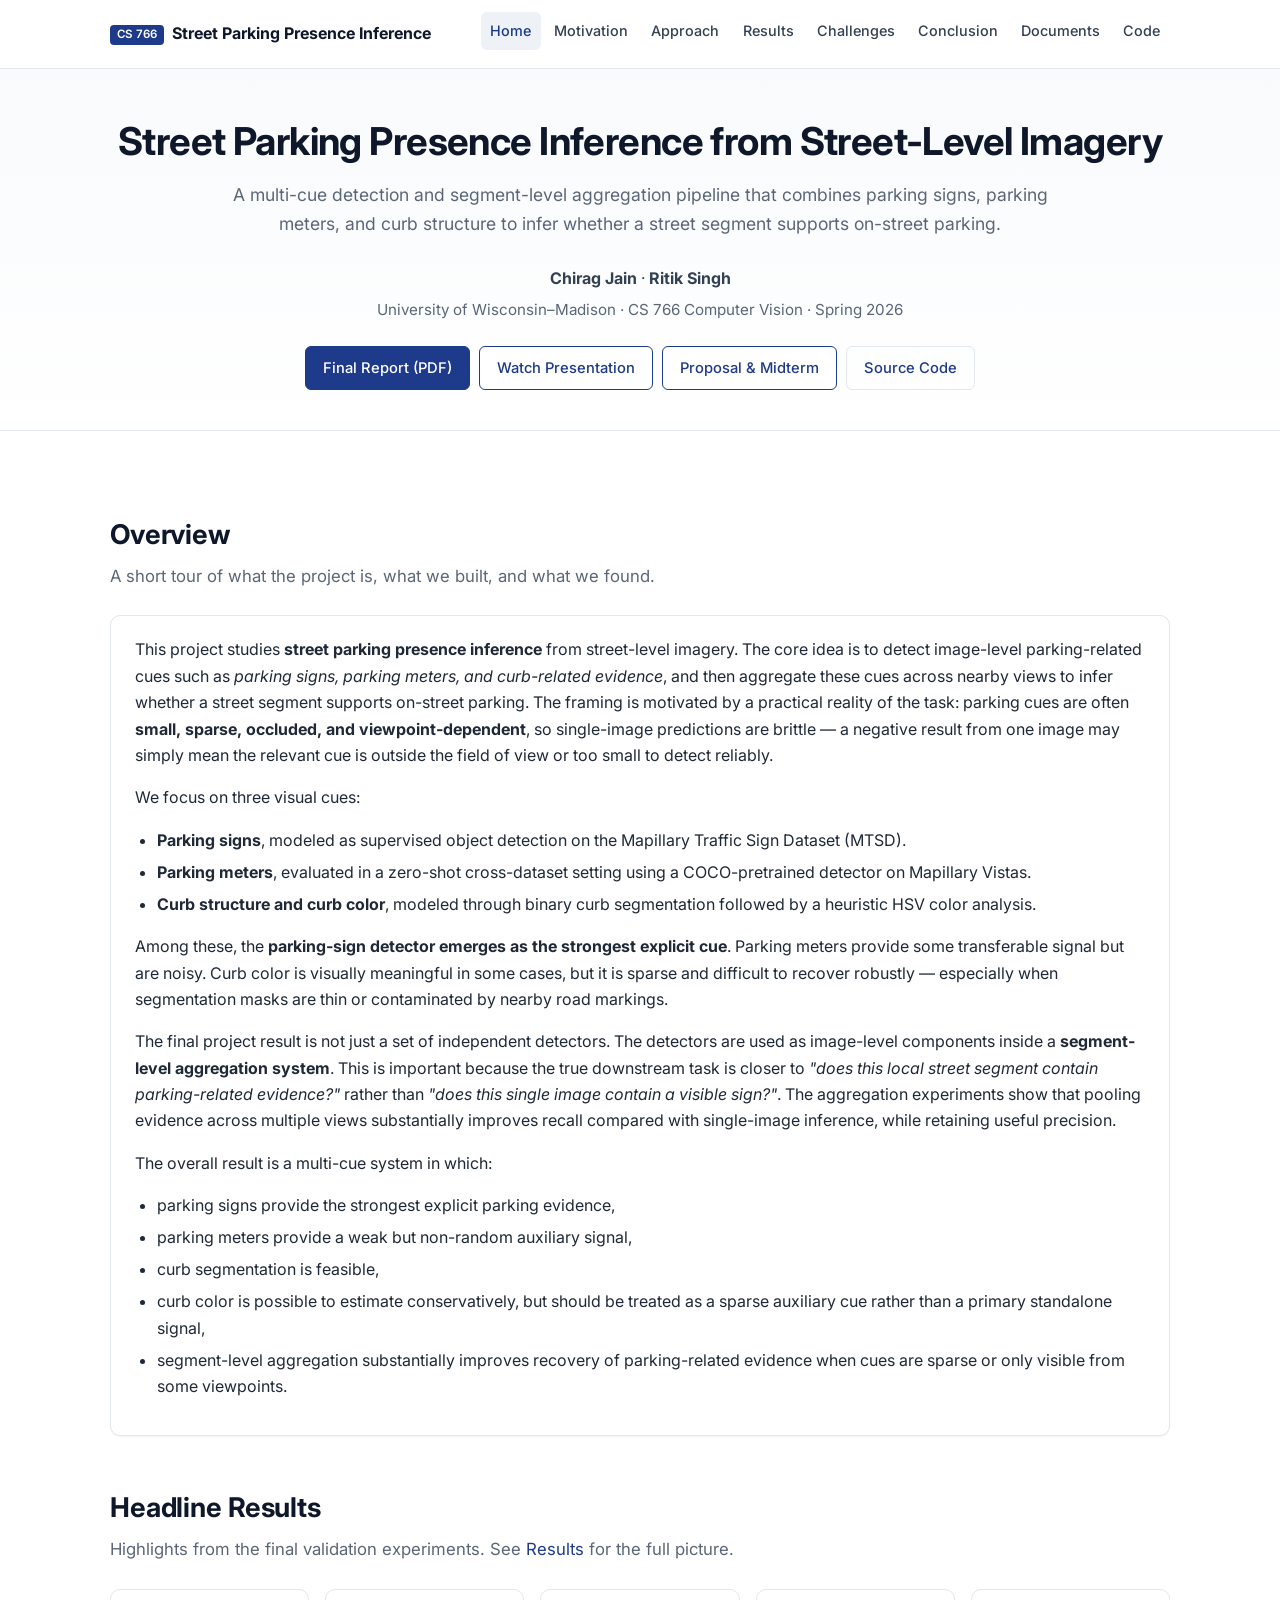
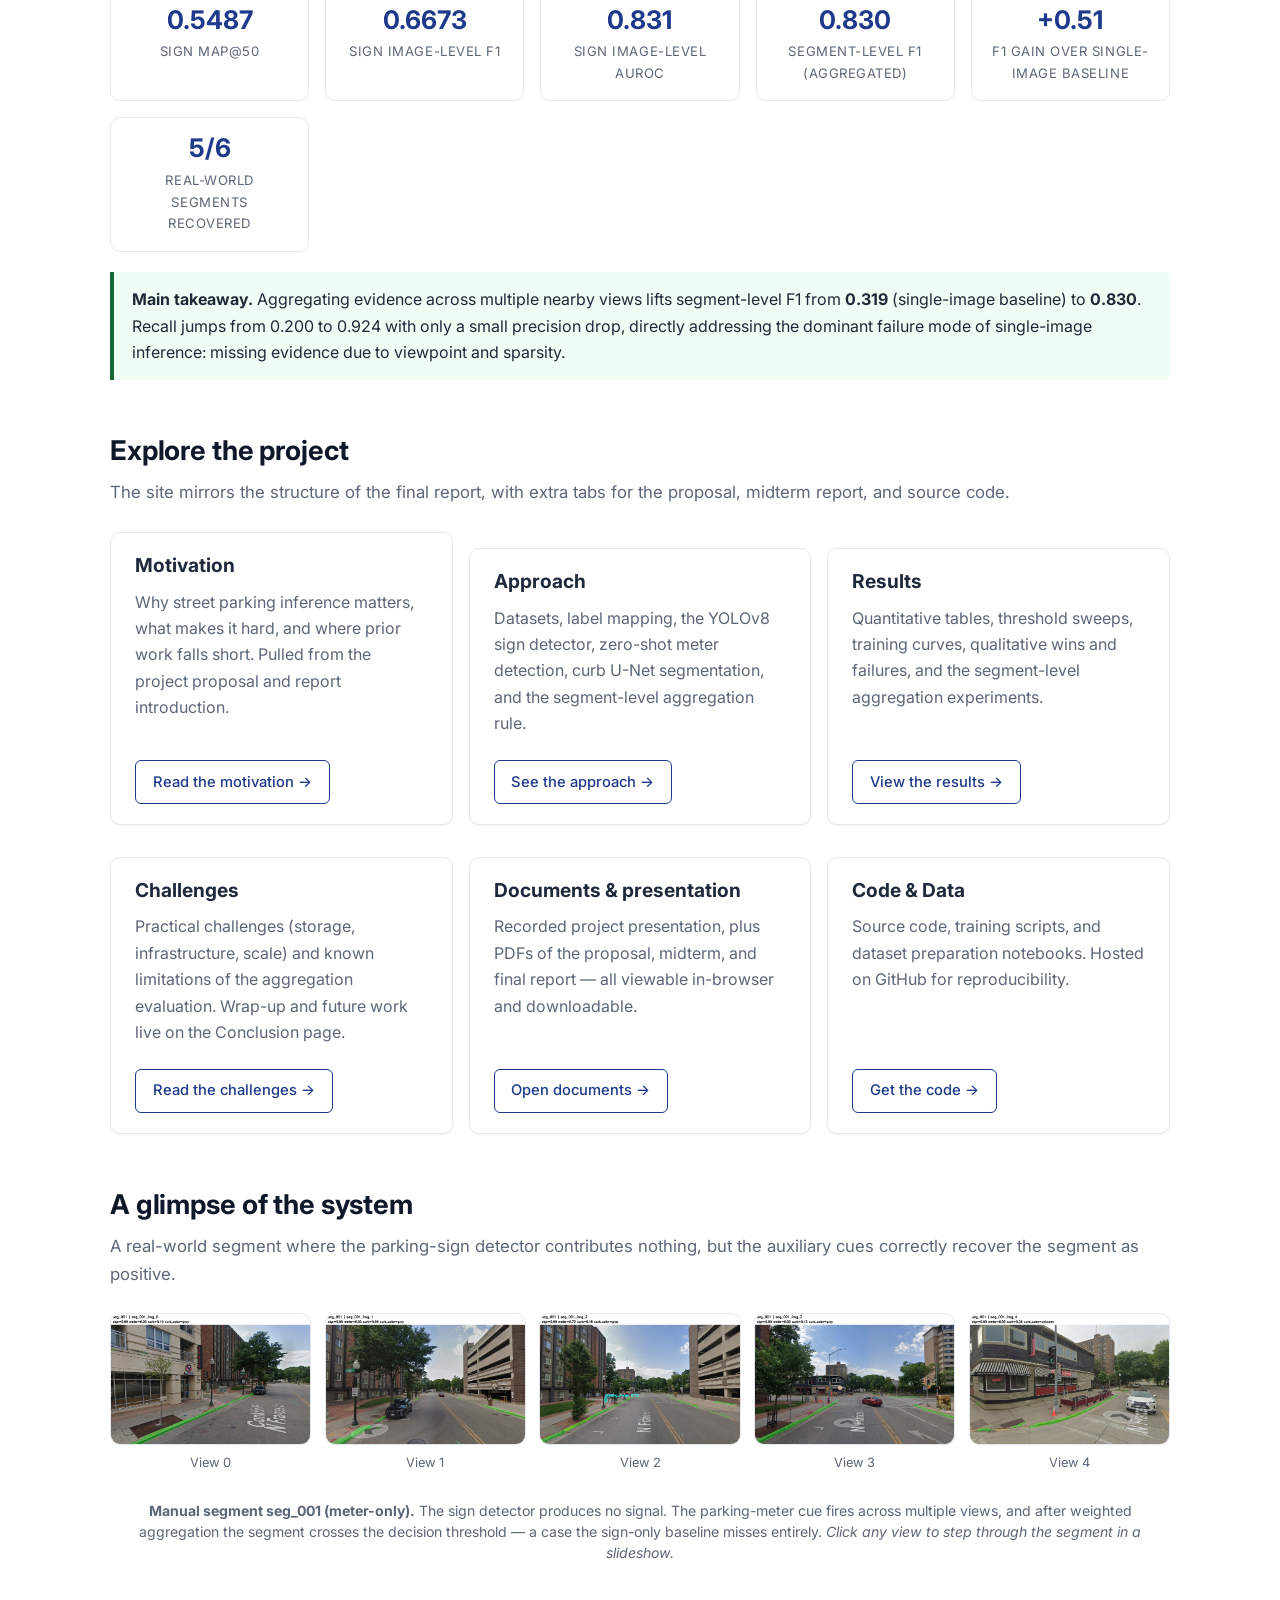
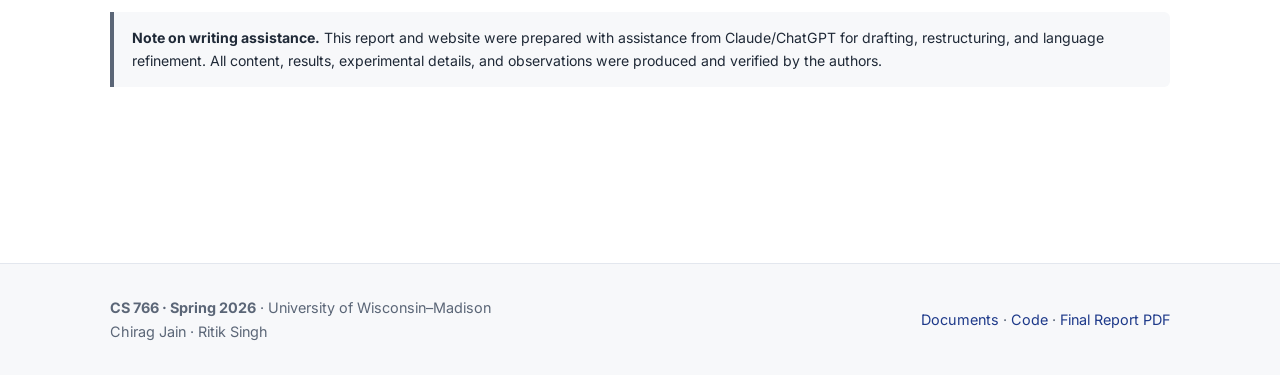
==== commit ae033a8a: "Tighten presentation tab copy - Drop the 'In-class presentation, ~7 minutes' descriptor and the   'S" ====
--- a/index.html
+++ b/index.html
@@ -160,7 +160,7 @@
 
     <div class="card">
       <h3>Documents &amp; presentation</h3>
-      <p>Recorded 7-minute presentation, plus PDFs of the proposal, midterm, and final report &mdash; all viewable in-browser and downloadable.</p>
+      <p>Recorded project presentation, plus PDFs of the proposal, midterm, and final report &mdash; all viewable in-browser and downloadable.</p>
       <a class="btn btn-secondary" href="documents.html">Open documents &rarr;</a>
     </div>
 
